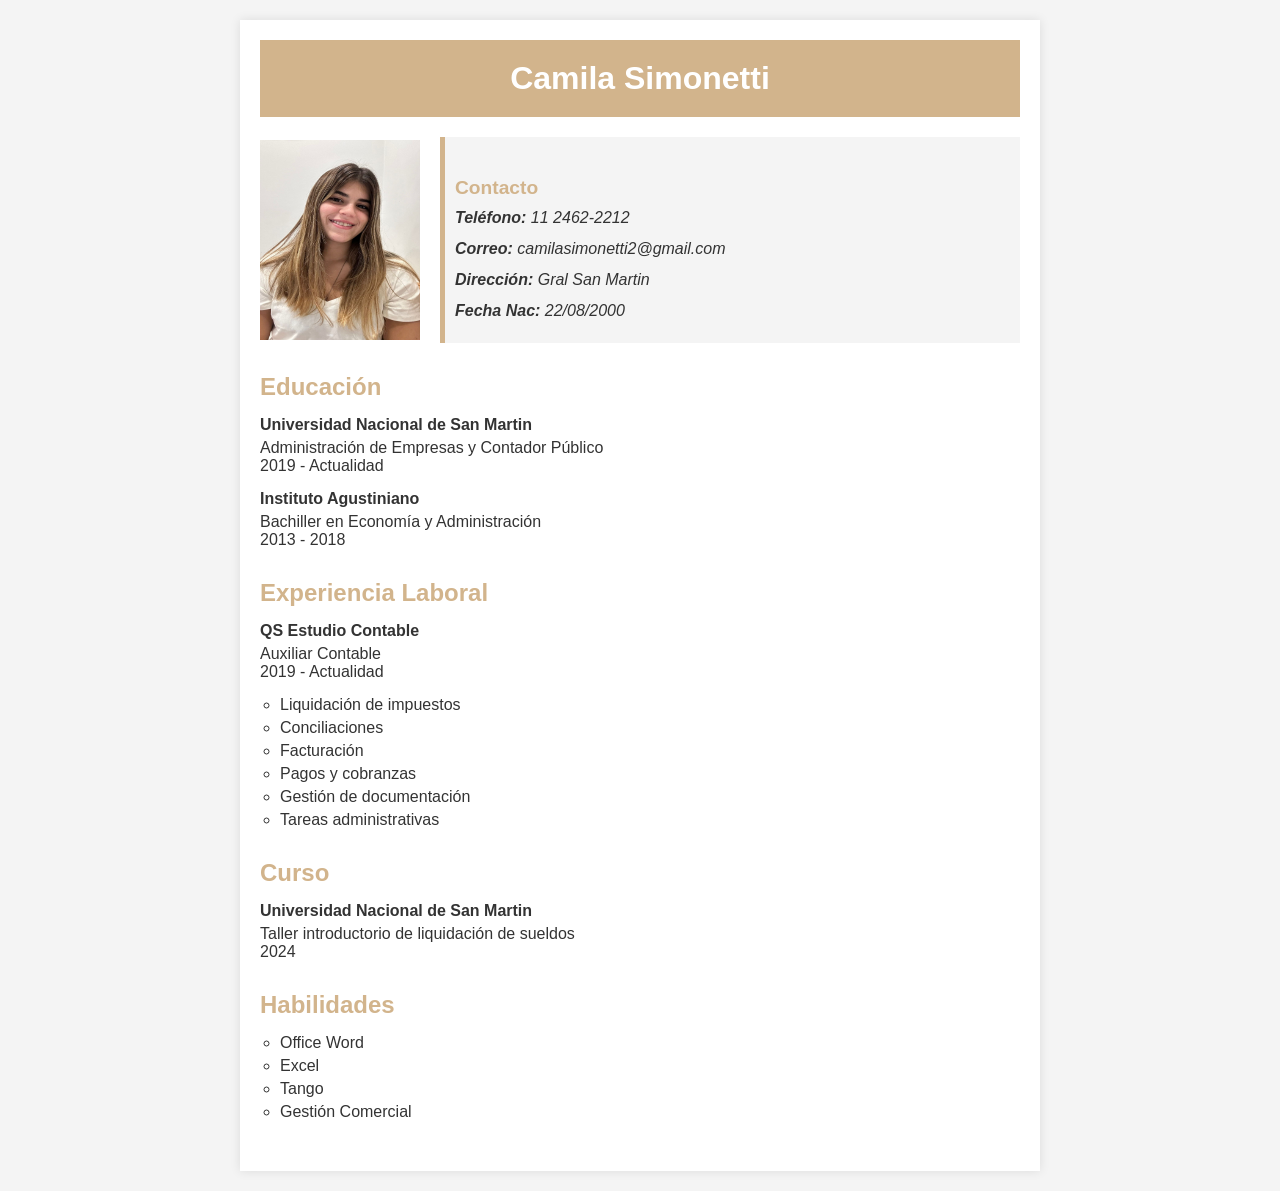
==== index.html @ 6d0ed911 "Update and rename resume.html to index.html" ====
<!DOCTYPE html>
<html lang="es">
<head>
    <meta charset="UTF-8">
    <meta name="viewport" content="width=device-width, initial-scale=1.0">
    <title>Currículum Vitae</title>
    <link rel="stylesheet" href="styles.css">
</head>
<body>
    <div class="container">
        <header>
            <h1>Camila Simonetti</h1>
        </header>

        <section class="perfil">
            <img src="cvProfile.jpeg" alt="Foto de perfil" class="profile-pic">
            <div class="detalles-personales">
                <h2>Contacto</h2>
                <address>
                    <p><strong>Teléfono:</strong> 11 2462-2212</p>
                    <p><strong>Correo:</strong> camilasimonetti2@gmail.com</p>
                    <p><strong>Dirección:</strong> Gral San Martin</p>
                    <p><strong>Fecha Nac:</strong> 22/08/2000</p>
                </address>
            </div>
        </section>

        <section class="educacion">
            <h2>Educación</h2>
            <p><strong>Universidad Nacional de San Martin</strong><br>
               Administración de Empresas y Contador Público<br>
               2019 - Actualidad</p>
               
            <p><strong>Instituto Agustiniano</strong><br>
               Bachiller en Economía y Administración<br>
               2013 - 2018</p>
        </section>

        <section class="experiencia">
            <h2>Experiencia Laboral</h2>
            <p><strong>QS Estudio Contable</strong><br>Auxiliar Contable<br>
               2019 - Actualidad</p>
            <ul>
                <li>Liquidación de impuestos</li>
                <li>Conciliaciones</li>
                <li>Facturación</li>
                <li>Pagos y cobranzas</li>
                <li>Gestión de documentación</li>
                <li>Tareas administrativas</li>
            </ul>
        </section>

        <section class="curso">
            <h2>Curso</h2>
            <p><strong>Universidad Nacional de San Martin</strong><br>
               Taller introductorio de liquidación de sueldos<br>
               2024</p>
        </section>

        <section class="habilidades">
            <h2>Habilidades</h2>
            <ul>
                <li>Office Word</li>
                <li>Excel</li>
                <li>Tango</li>
                <li>Gestión Comercial</li>
            </ul>
        </section>
    </div>
</body>
</html>
---- styles.css ----
* {
    margin: 0;
    padding: 0;
    box-sizing: border-box;
    font-family: Arial, sans-serif;
}

body {
    background-color: #f4f4f4;
    color: #333;
}

.container {
    width: 90%; /* Aumentar la anchura a 90% para pantallas pequeñas */
    max-width: 800px;
    margin: 20px auto;
    padding: 20px;
    background-color: white;
    box-shadow: 0 0 10px rgba(0, 0, 0, 0.1);
    transition: transform 0.3s;
}

.container:hover {
    transform: scale(1.02);
}

header {
    text-align: center;
    background-color: #d2b48c;
    padding: 20px;
    color: white;
}

h1 {
    margin: 0;
}

.perfil {
    display: flex;
    align-items: center;
    flex-wrap: wrap; /* Permite que los elementos se ajusten en diferentes líneas */
    margin-top: 20px;
}

.profile-pic {
    border-radius: 0;
    width: 160px;
    height: 200px;
    margin-right: 20px;
    flex-shrink: 0; /* Evita que la imagen se reduzca en tamaño */
}

.detalles-personales {
    background-color: #f4f4f4;
    padding: 10px;
    border-left: 5px solid #d2b48c;
    flex-grow: 1; /* Permite que el contenedor de detalles crezca */
}

.detalles-personales h2 {
    margin-bottom: 10px;
    font-size: 1.2em;
}

.detalles-personales p {
    margin-bottom: 10px;
}

.detalles-personales strong {
    display: inline-block;
    margin-bottom: 3px;
}

h2 {
    color: #d2b48c;
    margin-top: 30px;
    margin-bottom: 15px;
}

section {
    margin-bottom: 30px;
}

section p {
    margin-bottom: 15px;
}

section strong {
    display: inline-block;
    margin-bottom: 5px;
}

ul {
    margin-top: 10px;
    padding-left: 20px;
}

ul li {
    list-style-type: circle;
    margin-bottom: 5px;
}

/* Media Queries para responsividad */
@media (max-width: 768px) {
    .perfil {
        flex-direction: column; /* Cambia a columna en pantallas pequeñas */
        align-items: flex-start; /* Alinea a la izquierda */
    }

    .profile-pic {
        margin-bottom: 10px; /* Espacio debajo de la imagen en modo vertical */
        width: 100%; /* Hacer que la imagen ocupe el ancho completo */
        height: auto; /* Mantener proporciones */
    }

    .detalles-personales {
        width: 100%; /* Asegurar que el contenedor de detalles ocupe todo el ancho */
    }

    h2 {
        font-size: 1.5em; /* Aumentar tamaño de encabezados en pantallas pequeñas */
    }

    .container {
        padding: 10px; /* Reduce el padding en pantallas más pequeñas */
    }
}

@media (max-width: 480px) {
    h2 {
        font-size: 1.2em; /* Disminuir el tamaño de los encabezados en pantallas muy pequeñas */
    }

    .profile-pic {
        width: 100%; /* Imagen ocupa todo el ancho */
        height: auto; /* Mantener proporciones */
    }

    .detalles-personales {
        padding: 5px; /* Reducir padding en dispositivos más pequeños */
    }
}
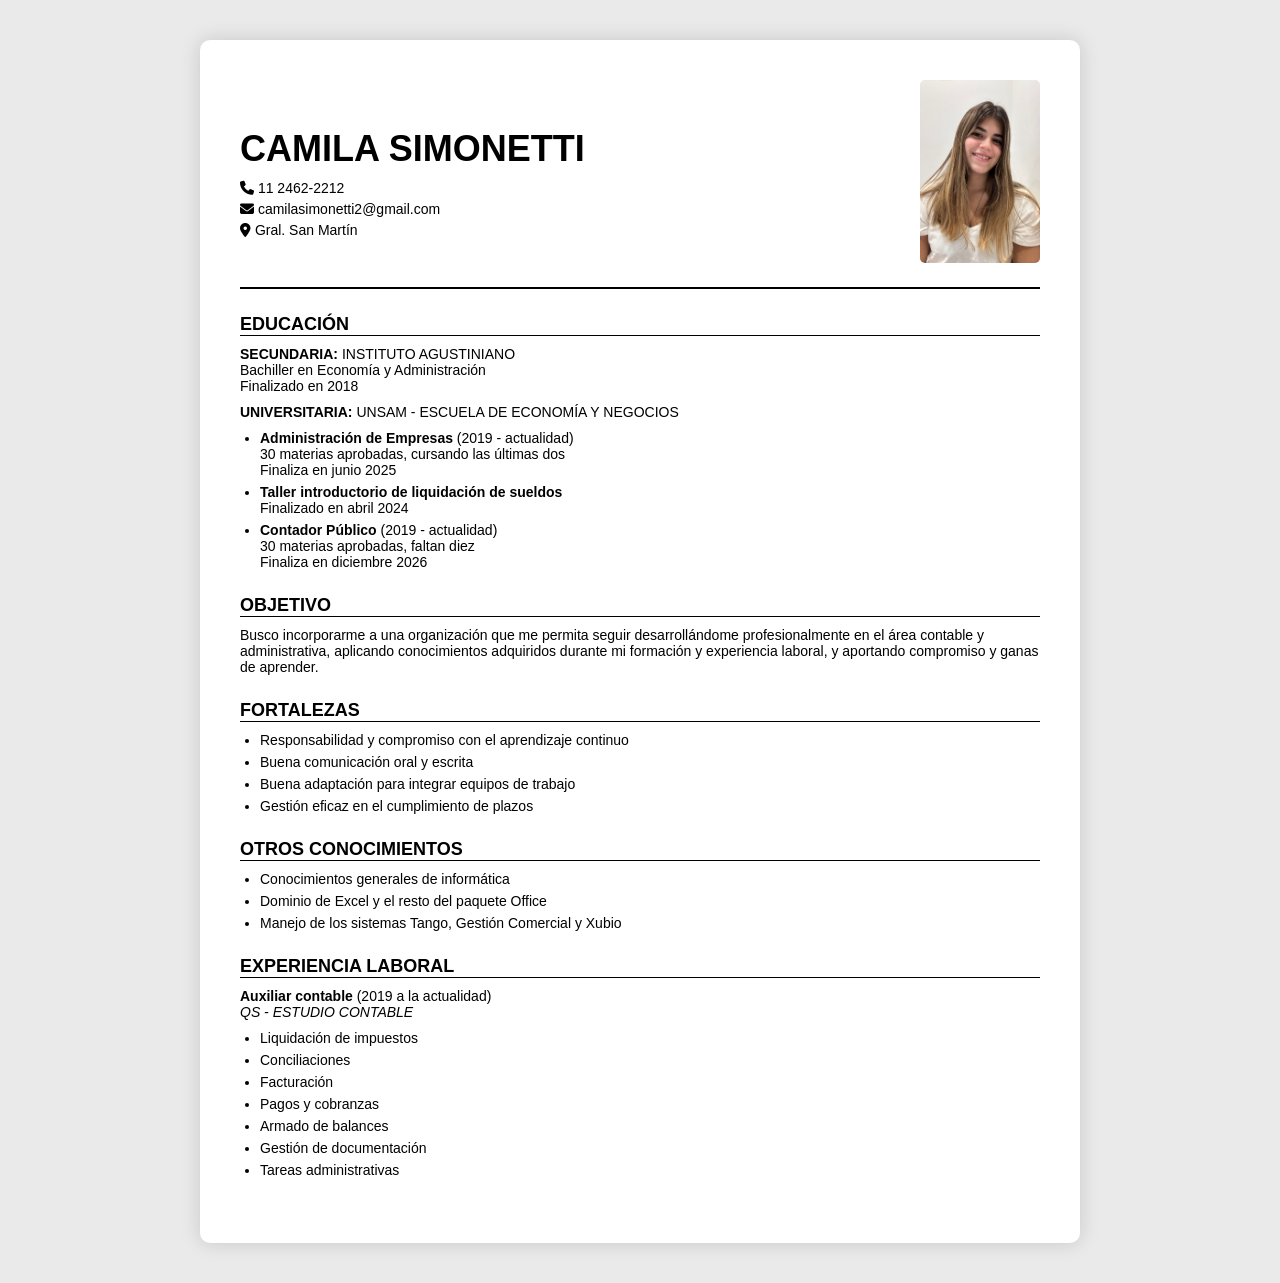
==== commit 0fa37fa8: "actualización" ====
--- a/index.html
+++ b/index.html
@@ -1,71 +1,81 @@
 <!DOCTYPE html>
 <html lang="es">
 <head>
-    <meta charset="UTF-8">
-    <meta name="viewport" content="width=device-width, initial-scale=1.0">
-    <title>Currículum Vitae</title>
-    <link rel="stylesheet" href="styles.css">
+  <meta charset="UTF-8" />
+  <meta name="viewport" content="width=device-width, initial-scale=1.0"/>
+  <title>CV - Camila Simonetti</title>
+  <link rel="stylesheet" href="style.css" />
+  <link rel="stylesheet" href="https://cdnjs.cloudflare.com/ajax/libs/font-awesome/6.4.0/css/all.min.css">
 </head>
 <body>
-    <div class="container">
-        <header>
-            <h1>Camila Simonetti</h1>
-        </header>
+  <div class="cv-wrapper">
+    <div class="cv-container">
+      <div class="header">
+        <div class="info">
+          <h1>CAMILA SIMONETTI</h1>
+          <p><i class="fas fa-phone"></i> 11 2462-2212</p>
+          <p><i class="fas fa-envelope"></i> camilasimonetti2@gmail.com</p>
+          <p><i class="fas fa-location-dot"></i> Gral. San Martín</p>
+        </div>
+        <div class="photo">
+          <img src="cvProfile.jpeg" alt="Camila Simonetti" />
+        </div>
+      </div>
 
-        <section class="perfil">
-            <img src="cvProfile.jpeg" alt="Foto de perfil" class="profile-pic">
-            <div class="detalles-personales">
-                <h2>Contacto</h2>
-                <address>
-                    <p><strong>Teléfono:</strong> 11 2462-2212</p>
-                    <p><strong>Correo:</strong> camilasimonetti2@gmail.com</p>
-                    <p><strong>Dirección:</strong> Gral San Martin</p>
-                    <p><strong>Fecha Nac:</strong> 22/08/2000</p>
-                </address>
-            </div>
-        </section>
+      <section>
+        <h2>EDUCACIÓN</h2>
+        <p><strong>SECUNDARIA:</strong> INSTITUTO AGUSTINIANO<br />
+        Bachiller en Economía y Administración<br />Finalizado en 2018</p>
 
-        <section class="educacion">
-            <h2>Educación</h2>
-            <p><strong>Universidad Nacional de San Martin</strong><br>
-               Administración de Empresas y Contador Público<br>
-               2019 - Actualidad</p>
-               
-            <p><strong>Instituto Agustiniano</strong><br>
-               Bachiller en Economía y Administración<br>
-               2013 - 2018</p>
-        </section>
+        <p><strong>UNIVERSITARIA:</strong> UNSAM - ESCUELA DE ECONOMÍA Y NEGOCIOS</p>
+        <ul>
+          <li><strong>Administración de Empresas</strong> (2019 - actualidad)<br />30 materias aprobadas, cursando las últimas dos<br />Finaliza en junio 2025</li>
+          <li><strong>Taller introductorio de liquidación de sueldos</strong><br />Finalizado en abril 2024</li>
+          <li><strong>Contador Público</strong> (2019 - actualidad)<br />30 materias aprobadas, faltan diez<br />Finaliza en diciembre 2026</li>
+        </ul>
+      </section>
 
-        <section class="experiencia">
-            <h2>Experiencia Laboral</h2>
-            <p><strong>QS Estudio Contable</strong><br>Auxiliar Contable<br>
-               2019 - Actualidad</p>
-            <ul>
-                <li>Liquidación de impuestos</li>
-                <li>Conciliaciones</li>
-                <li>Facturación</li>
-                <li>Pagos y cobranzas</li>
-                <li>Gestión de documentación</li>
-                <li>Tareas administrativas</li>
-            </ul>
-        </section>
+      <section>
+        <h2>OBJETIVO</h2>
+        <p>
+          Busco incorporarme a una organización que me permita seguir desarrollándome profesionalmente en el área contable y administrativa, aplicando conocimientos adquiridos durante mi formación y experiencia laboral, y aportando compromiso y ganas de aprender.
+        </p>
+      </section>
 
-        <section class="curso">
-            <h2>Curso</h2>
-            <p><strong>Universidad Nacional de San Martin</strong><br>
-               Taller introductorio de liquidación de sueldos<br>
-               2024</p>
-        </section>
+      <section>
+        <h2>FORTALEZAS</h2>
+        <ul>
+          <li>Responsabilidad y compromiso con el aprendizaje continuo</li>
+          <li>Buena comunicación oral y escrita</li>
+          <li>Buena adaptación para integrar equipos de trabajo</li>
+          <li>Gestión eficaz en el cumplimiento de plazos</li>
+        </ul>
+      </section>
 
-        <section class="habilidades">
-            <h2>Habilidades</h2>
-            <ul>
-                <li>Office Word</li>
-                <li>Excel</li>
-                <li>Tango</li>
-                <li>Gestión Comercial</li>
-            </ul>
-        </section>
+      <section>
+        <h2>OTROS CONOCIMIENTOS</h2>
+        <ul>
+          <li>Conocimientos generales de informática</li>
+          <li>Dominio de Excel y el resto del paquete Office</li>
+          <li>Manejo de los sistemas Tango, Gestión Comercial y Xubio</li>
+        </ul>
+      </section>
+
+      <section>
+        <h2>EXPERIENCIA LABORAL</h2>
+        <p><strong>Auxiliar contable</strong> (2019 a la actualidad)<br />
+        <em>QS - ESTUDIO CONTABLE</em></p>
+        <ul>
+          <li>Liquidación de impuestos</li>
+          <li>Conciliaciones</li>
+          <li>Facturación</li>
+          <li>Pagos y cobranzas</li>
+          <li>Armado de balances</li>
+          <li>Gestión de documentación</li>
+          <li>Tareas administrativas</li>
+        </ul>
+      </section>
     </div>
+  </div>
 </body>
 </html>
--- a/style.css
+++ b/style.css
@@ -0,0 +1,82 @@
+body {
+  background: #eaeaea;
+  margin: 0;
+  font-family: 'Arial', sans-serif;
+  display: flex;
+  justify-content: center;
+  align-items: center;
+  padding: 40px;
+}
+
+.cv-wrapper {
+  transition: transform 0.3s ease;
+}
+
+.cv-wrapper:hover {
+  transform: scale(1.02);
+}
+
+.cv-container {
+  background: white;
+  width: 800px;
+  padding: 40px;
+  box-shadow: 0 0 20px rgba(0, 0, 0, 0.15);
+  border-radius: 10px;
+  transition: all 0.3s ease;
+}
+
+.header {
+  display: flex;
+  justify-content: space-between;
+  align-items: center;
+  border-bottom: 2px solid #000;
+  padding-bottom: 20px;
+  margin-bottom: 25px;
+}
+
+.photo img {
+  width: 120px;
+  height: auto;
+  border-radius: 5px;
+}
+
+.info h1 {
+  font-size: 36px;
+  margin-bottom: 10px;
+  text-transform: uppercase;
+}
+
+.info p {
+  margin: 5px 0;
+  font-size: 14px;
+}
+
+section {
+  margin-bottom: 25px;
+}
+
+h2 {
+  font-size: 18px;
+  border-bottom: 1px solid #000;
+  margin-bottom: 10px;
+  text-transform: uppercase;
+}
+
+ul {
+  padding-left: 20px;
+  margin: 0;
+}
+
+ul li {
+  margin-bottom: 6px;
+  font-size: 14px;
+}
+
+p {
+  font-size: 14px;
+  margin: 10px 0;
+}
+
+strong {
+  font-weight: bold;
+}
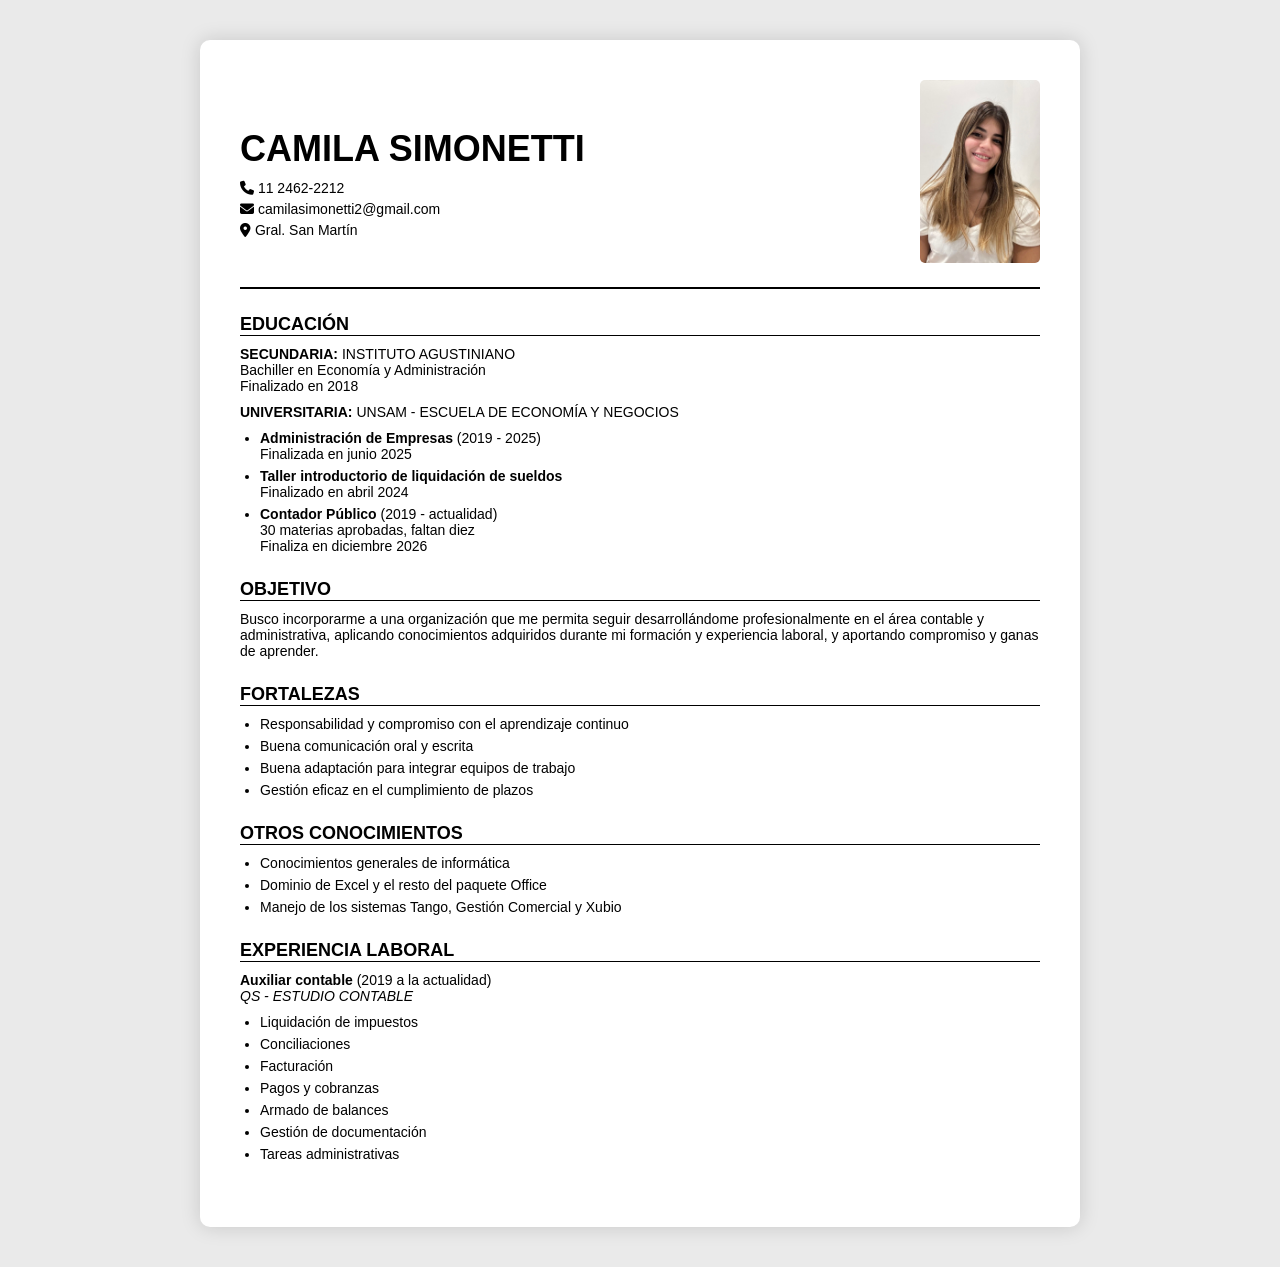
==== commit 9ceddfce: "Update index.html" ====
--- a/index.html
+++ b/index.html
@@ -29,7 +29,7 @@
 
         <p><strong>UNIVERSITARIA:</strong> UNSAM - ESCUELA DE ECONOMÍA Y NEGOCIOS</p>
         <ul>
-          <li><strong>Administración de Empresas</strong> (2019 - actualidad)<br />30 materias aprobadas, cursando las últimas dos<br />Finaliza en junio 2025</li>
+          <li><strong>Administración de Empresas</strong> (2019 - 2025)<br />Finalizada en junio 2025<br /></li>
           <li><strong>Taller introductorio de liquidación de sueldos</strong><br />Finalizado en abril 2024</li>
           <li><strong>Contador Público</strong> (2019 - actualidad)<br />30 materias aprobadas, faltan diez<br />Finaliza en diciembre 2026</li>
         </ul>
--- a/style.css
+++ b/style.css
@@ -6,6 +6,7 @@
   justify-content: center;
   align-items: center;
   padding: 40px;
+  min-height: 100vh;
 }
 
 .cv-wrapper {
@@ -18,7 +19,8 @@
 
 .cv-container {
   background: white;
-  width: 800px;
+  width: 100%;
+  max-width: 800px;
   padding: 40px;
   box-shadow: 0 0 20px rgba(0, 0, 0, 0.15);
   border-radius: 10px;
@@ -29,6 +31,7 @@
   display: flex;
   justify-content: space-between;
   align-items: center;
+  flex-wrap: wrap;
   border-bottom: 2px solid #000;
   padding-bottom: 20px;
   margin-bottom: 25px;
@@ -38,6 +41,11 @@
   width: 120px;
   height: auto;
   border-radius: 5px;
+}
+
+.info {
+  flex: 1;
+  min-width: 250px;
 }
 
 .info h1 {
@@ -80,3 +88,31 @@
 strong {
   font-weight: bold;
 }
+
+/* ───── Responsive ───── */
+@media (max-width: 600px) {
+  body {
+    padding: 20px;
+  }
+
+  .cv-container {
+    padding: 25px 20px;
+  }
+
+  .header {
+    flex-direction: column;
+    align-items: flex-start;
+  }
+
+  .info h1 {
+    font-size: 28px;
+  }
+
+  .photo {
+    margin-top: 15px;
+  }
+
+  .photo img {
+    width: 100px;
+  }
+}
